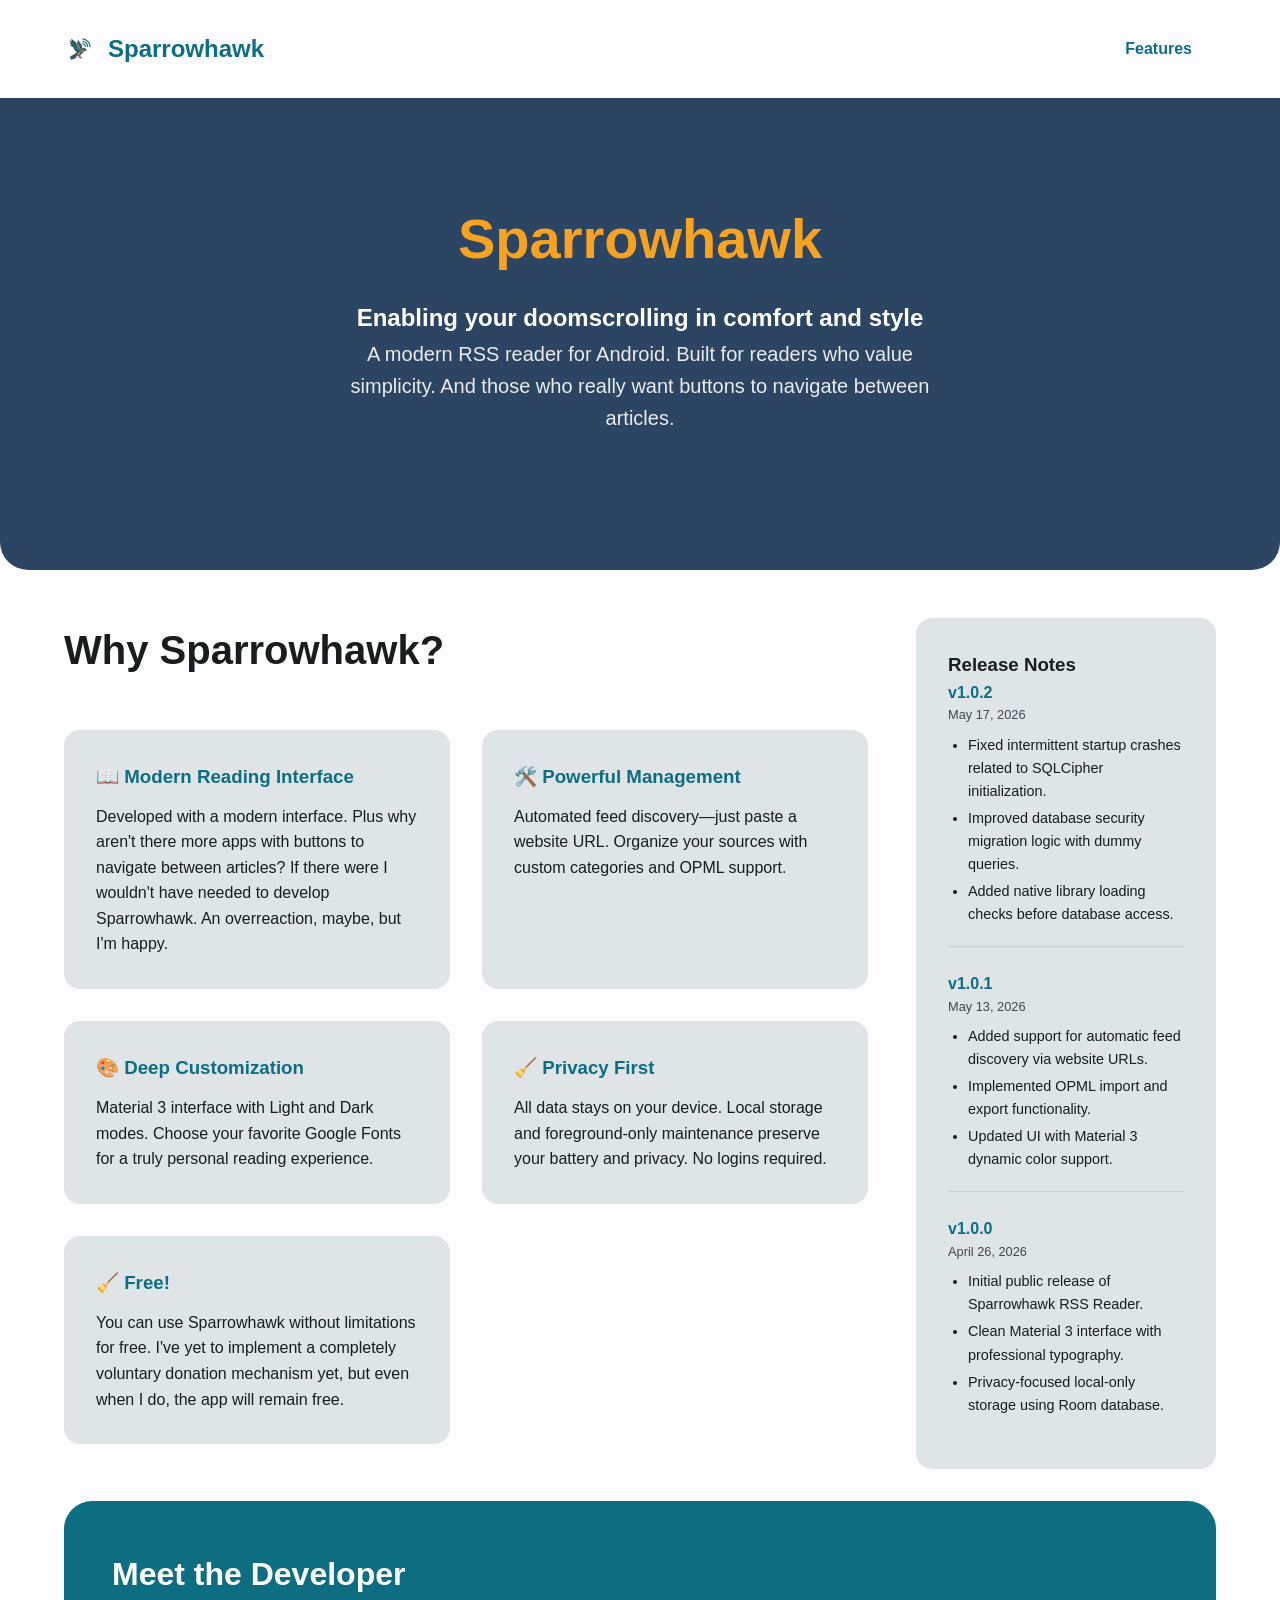
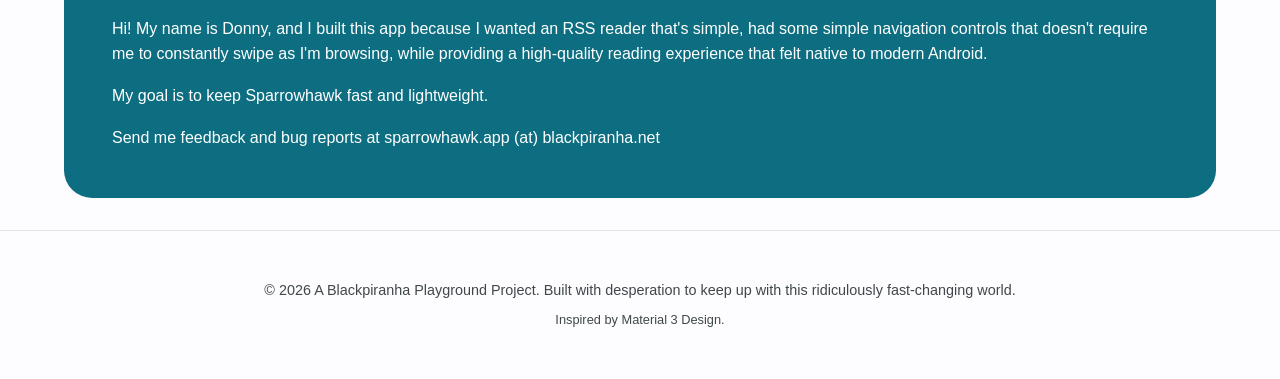
==== index.html @ e07f74ed "Add files via upload Updated data and style" ====
<!DOCTYPE html>
<html lang="en">
<head>
    <meta charset="UTF-8">
    <meta name="viewport" content="width=device-width, initial-scale=1.0">
    <title>Sparrowhawk News Reader | Enabling your doomscrolling in comfort and style</title>
    <link rel="stylesheet" href="style.css">
    <script src="releases.js"></script>
</head>
<body>

    <header>
        <div class="container nav-content">
            <a href="#" class="logo">
                <img src="assets/logo.png" alt="Sparrowhawk Logo">
                <span>Sparrowhawk</span>
            </a>
            <nav>
                <a href="#features" class="btn-primary" style="background: transparent; color: var(--primary-color);">Features</a>
            </nav>
        </div>
    </header>

    <main>
        <section class="hero">
            <div class="container">
                <h1>Sparrowhawk</h1>
				<h2>Enabling your doomscrolling in comfort and style</h2>
                <p>A modern RSS reader for Android. Built for readers who value simplicity. And those who really want buttons to navigate between articles.</p>
<!--                <a href="https://github.com/your-username/sparrowhawk" class="btn-primary">View on GitHub</a> -->
            </div>
        </section>

        <section id="features" class="container">
            <div class="main-content-wrapper">
                <div class="primary-content">
                    <h2 style="font-size: 2.5rem;">Why Sparrowhawk?</h2>
                    <div class="features-grid">
                        <!-- Data: Premium Reading -->
                        <div class="feature-card">
                            <h3>📖 Modern Reading Interface</h3>
                            <p>Developed with a modern interface. Plus why aren't there more apps with buttons to navigate between articles? If there were I wouldn't have needed to develop Sparrowhawk. An overreaction, maybe, but I'm happy.</p>
                        </div>

                        <!-- Data: Smart Discovery -->
                        <div class="feature-card">
                            <h3>🛠️ Powerful Management</h3>
                            <p>Automated feed discovery—just paste a website URL. Organize your sources with custom categories and OPML support.</p>
                        </div>

                        <!-- Data: Customization -->
                        <div class="feature-card">
                            <h3>🎨 Deep Customization</h3>
                            <p>Material 3 interface with Light and Dark modes. Choose your favorite Google Fonts for a truly personal reading experience.</p>
                        </div>

                        <!-- Data: Privacy -->
                        <div class="feature-card">
                            <h3>🧹 Privacy First</h3>
                            <p>All data stays on your device. Local storage and foreground-only maintenance preserve your battery and privacy. No logins required.</p>
                        </div>
						<!-- Data: Price -->
                        <div class="feature-card">
                            <h3>🧹 Free!</h3>
                            <p>You can use Sparrowhawk without limitations for free. I've yet to implement a completely voluntary donation mechanism yet, but even when I do, the app will remain free.</p>
                        </div>

                    </div>
                </div>

                <aside class="sidebar">
                    <div class="sidebar-card">
                        <h3>Release Notes</h3>
                        <div id="release-notes-container">
                            <p>Loading updates...</p>
                        </div>
                    </div>
                </aside>
            </div>
        </section>

        <script>
            // Populate release notes from the SPARROWHAWK_RELEASES variable in releases.js
            try {
                const container = document.getElementById('release-notes-container');
                container.innerHTML = ''; // Clear loading message

                if (typeof SPARROWHAWK_RELEASES !== 'undefined' && SPARROWHAWK_RELEASES.length > 0) {
                    SPARROWHAWK_RELEASES.forEach(release => {
                        const releaseEl = document.createElement('div');
                        releaseEl.className = 'release-item';

                        const notesHtml = release.notes.map(note => `<li>${note}</li>`).join('');

                        releaseEl.innerHTML = `
                            <span class="release-version">v${release.version}</span>
                            <span class="release-date">${release.date}</span>
                            <ul class="release-notes">
                                ${notesHtml}
                            </ul>
                        `;
                        container.appendChild(releaseEl);
                    });
                } else {
                    container.innerHTML = '<p>No updates found.</p>';
                }
            } catch (error) {
                console.error('Error loading release notes:', error);
                document.getElementById('release-notes-container').innerHTML = '<p>Could not load updates.</p>';
            }
        </script>

        <section class="container">
            <div class="developer-section">
                <div class="developer-content">
                    <div class="dev-text">
                        <h2>Meet the Developer</h2>
                        <p>Hi! My name is Donny, and I built this app because I wanted an RSS reader that's simple, had some simple navigation controls that doesn't require me to constantly swipe as I'm browsing, while providing a high-quality reading experience that felt native to modern Android.</p>
                        <p style="margin-top: 16px;">My goal is to keep Sparrowhawk fast and lightweight.</p>
						<p style="margin-top: 16px;">Send me feedback and bug reports at sparrowhawk.app (at) blackpiranha.net</p>
                    </div>
                    <!-- Optional: Add a profile picture slot here -->
                </div>
            </div>
        </section>
    </main>

    <footer>
        <div class="container">
            <p>&copy; 2026 A Blackpiranha Playground Project. Built with desperation to keep up with this ridiculously fast-changing world.</p>
            <p style="margin-top: 8px; font-size: 0.8rem;">Inspired by Material 3 Design.</p>
        </div>
    </footer>

</body>
</html>
---- style.css ----
/*
   Sparrowhawk App Stylesheet
   Designed with Material 3 Principles
*/

:root {
    /* Color Palette - Updated to match the Sparrowhawk Logo */
    --primary-color: #0d6e81; /* Teal from the signal waves */
    --on-primary-color: #ffffff;
    --primary-container: #ecf3f4; /* Light teal tint */
    --on-primary-container: #001f25;

    --accent-color: #f7a221; /* Orange from the hawk's details */
    --on-accent-color: #3e2e00;

    --secondary-color: #2b4562; /* Dark blue from the hawk's body */
    --on-secondary-color: #ffffff;

    --background-color: #fdfcff;
    --on-background-color: #1a1c1e;

    --surface-color: #fdfcff;
    --on-surface-color: #1a1c1e;
    --surface-variant: #dfe4e6;
    --on-surface-variant: #40484b;

    /* Typography */
    --font-heading: 'Segoe UI', Roboto, Helvetica, Arial, sans-serif;
    --font-body: 'Segoe UI', Roboto, Helvetica, Arial, sans-serif;

    /* Spacing & Radii */
    --radius-large: 28px;
    --radius-medium: 16px;
    --spacing-unit: 8px;
}

* {
    box-sizing: border-box;
    margin: 0;
    padding: 0;
}

body {
    font-family: var(--font-body);
    background-color: var(--background-color);
    color: var(--on-background-color);
    line-height: 1.6;
    -webkit-font-smoothing: antialiased;
}

/* Layout Containers */
.container {
    max-width: 1200px;
    margin: 0 auto;
    padding: 0 calc(var(--spacing-unit) * 3);
}

.main-content-wrapper {
    display: flex;
    gap: calc(var(--spacing-unit) * 6);
    margin-top: calc(var(--spacing-unit) * 6);
}

.primary-content {
    flex: 3;
}

.sidebar {
    flex: 1;
    min-width: 300px;
}

.sidebar-card {
    background-color: var(--surface-variant);
    padding: calc(var(--spacing-unit) * 4);
    border-radius: var(--radius-medium);
    position: sticky;
    top: 100px;
}

.release-item {
    margin-bottom: 24px;
    padding-bottom: 16px;
    border-bottom: 1px solid rgba(0,0,0,0.1);
}

.release-item:last-child {
    border-bottom: none;
    margin-bottom: 0;
}

.release-version {
    font-weight: 700;
    color: var(--primary-color);
    display: block;
}

.release-date {
    font-size: 0.8rem;
    color: var(--on-surface-variant);
    display: block;
    margin-bottom: 8px;
}

.release-notes {
    padding-left: 20px;
    font-size: 0.9rem;
}

.release-notes li {
    margin-bottom: 4px;
}

section {
    padding: calc(var(--spacing-unit) * 10) 0;
}

/* Header & Nav */
header {
    padding: calc(var(--spacing-unit) * 3) 0;
    background-color: var(--background-color);
    position: sticky;
    top: 0;
    z-index: 100;
}

.nav-content {
    display: flex;
    justify-content: space-between;
    align-items: center;
}

.logo {
    font-weight: 700;
    font-size: 1.5rem;
    color: var(--primary-color);
    text-decoration: none;
    display: flex;
    align-items: center;
    gap: 12px;
}

.logo img {
    height: 32px;
}

/* Hero Section */
.hero {
    text-align: center;
    background-color: var(--secondary-color);
    color: var(--on-secondary-color);
    border-radius: 0 0 var(--radius-large) var(--radius-large);
    padding: calc(var(--spacing-unit) * 12) 0;
}

.hero h1 {
    font-size: 3.5rem;
    font-weight: 800;
    margin-bottom: calc(var(--spacing-unit) * 2);
    color: var(--accent-color);
}

.hero p {
    font-size: 1.25rem;
    max-width: 600px;
    margin: 0 auto calc(var(--spacing-unit) * 5);
    opacity: 0.9;
}

.btn-primary {
    background-color: var(--primary-color);
    color: var(--on-primary-color);
    padding: 12px 24px;
    border-radius: 100px;
    text-decoration: none;
    font-weight: 600;
    transition: transform 0.2s, box-shadow 0.2s;
    display: inline-block;
}

.btn-primary:hover {
    transform: translateY(-2px);
    box-shadow: 0 4px 12px rgba(0,0,0,0.15);
}

/* Features Grid */
.features-grid {
    display: grid;
    grid-template-columns: repeat(auto-fit, minmax(280px, 1fr));
    gap: calc(var(--spacing-unit) * 4);
    margin-top: calc(var(--spacing-unit) * 6);
}

.feature-card {
    background-color: var(--surface-variant);
    padding: calc(var(--spacing-unit) * 4);
    border-radius: var(--radius-medium);
    transition: transform 0.2s;
}

.feature-card:hover {
    transform: translateY(-4px);
}

.feature-card h3 {
    color: var(--primary-color);
    margin-bottom: 12px;
}

/* Developer Section */
.developer-section {
    background-color: var(--primary-color);
    color: var(--on-primary-color);
    border-radius: var(--radius-large);
    margin: calc(var(--spacing-unit) * 4) 0;
}

.developer-content {
    display: flex;
    align-items: center;
    gap: calc(var(--spacing-unit) * 6);
    flex-wrap: wrap;
    padding: calc(var(--spacing-unit) * 6);
}

.dev-text {
    flex: 1;
    min-width: 300px;
}

.dev-text h2 {
    margin-bottom: 16px;
    font-size: 2rem;
}

/* Footer */
footer {
    text-align: center;
    padding: calc(var(--spacing-unit) * 6) 0;
    border-top: 1px solid var(--surface-variant);
    color: var(--on-surface-variant);
    font-size: 0.9rem;
}

/* Responsive Adjustments */
@media (max-width: 1024px) {
    .main-content-wrapper {
        flex-direction: column;
    }

    .sidebar-card {
        position: static;
    }
}

@media (max-width: 768px) {
    .hero h1 {
        font-size: 2.5rem;
    }

    .hero {
        padding: calc(var(--spacing-unit) * 8) 0;
    }

    .developer-content {
        text-align: center;
        flex-direction: column;
    }
}
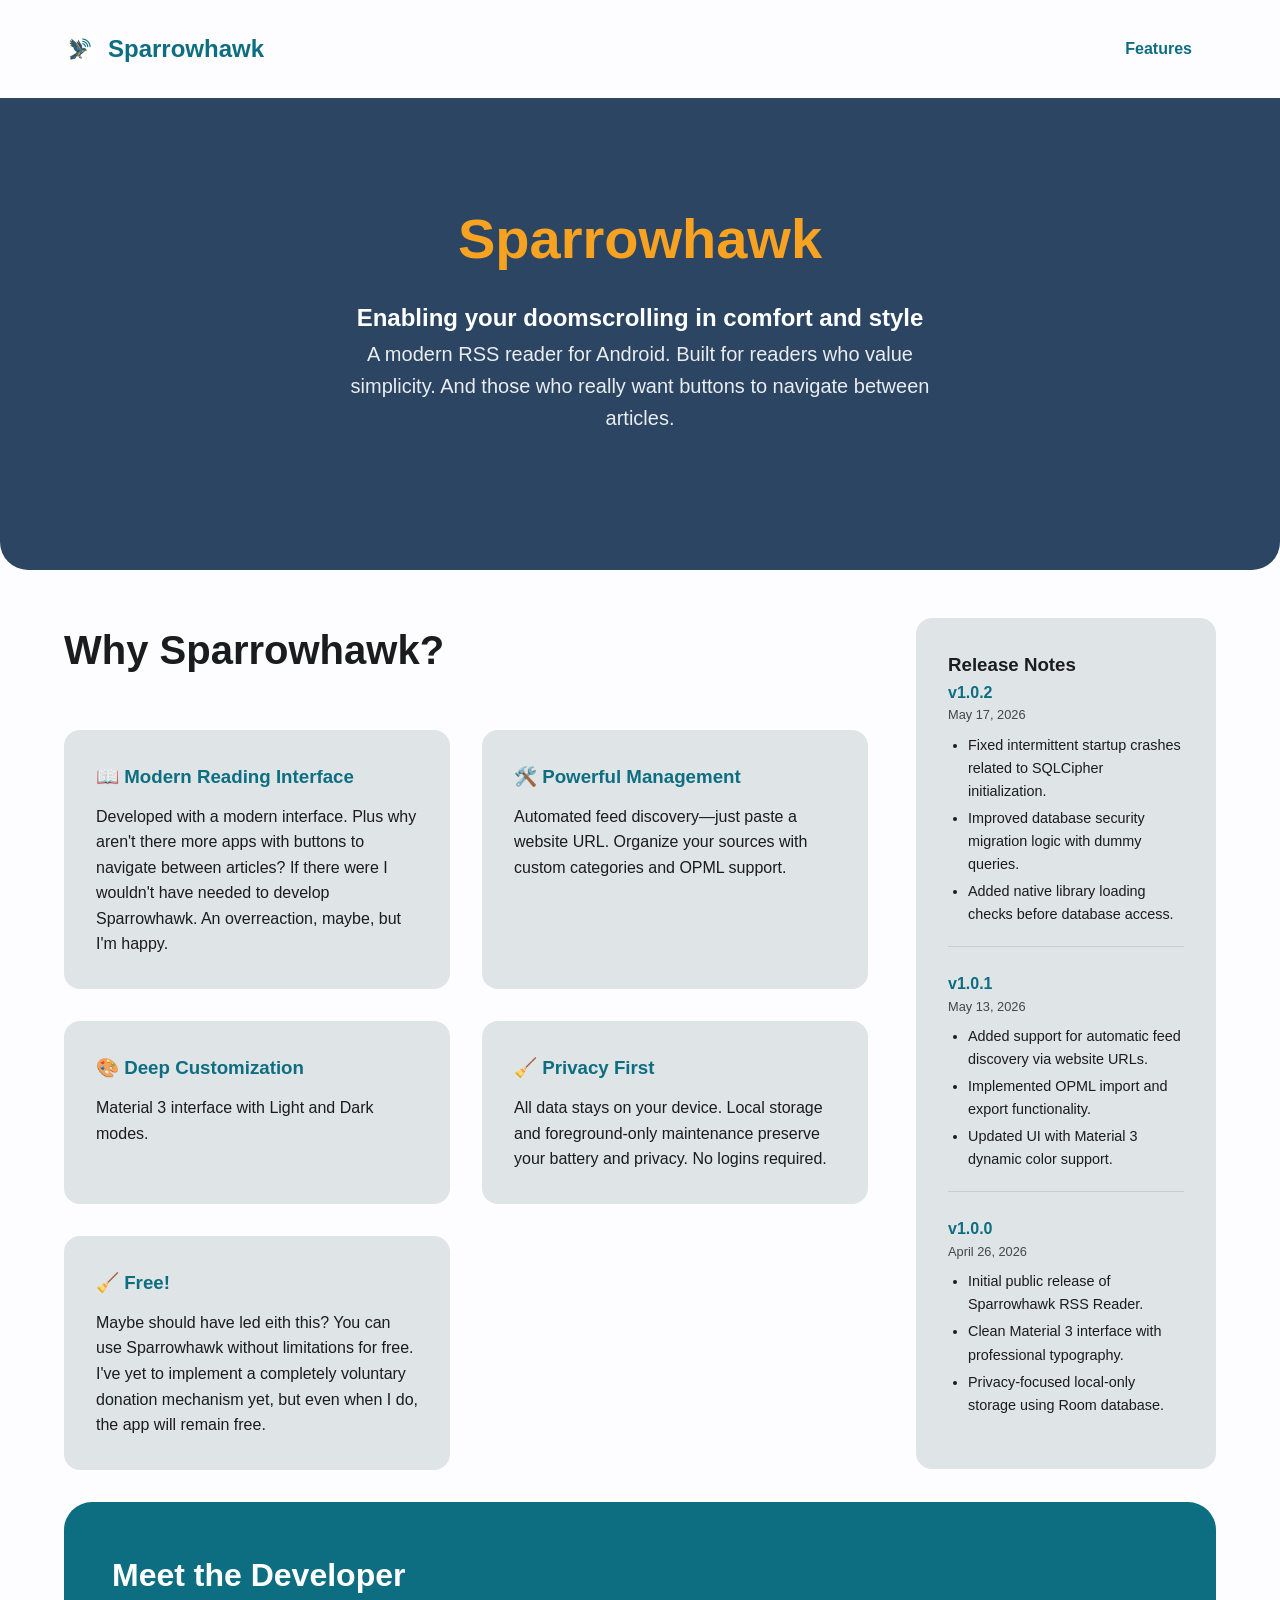
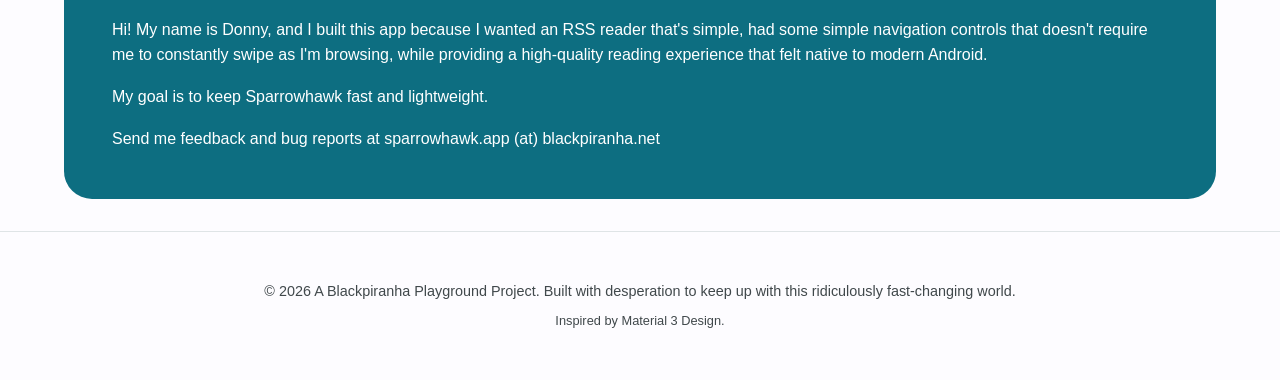
==== commit 4c936c96: "Update index.html No typography yet!" ====
--- a/index.html
+++ b/index.html
@@ -51,7 +51,7 @@
                         <!-- Data: Customization -->
                         <div class="feature-card">
                             <h3>🎨 Deep Customization</h3>
-                            <p>Material 3 interface with Light and Dark modes. Choose your favorite Google Fonts for a truly personal reading experience.</p>
+                            <p>Material 3 interface with Light and Dark modes. </p>
                         </div>
 
                         <!-- Data: Privacy -->
@@ -62,7 +62,7 @@
 						<!-- Data: Price -->
                         <div class="feature-card">
                             <h3>🧹 Free!</h3>
-                            <p>You can use Sparrowhawk without limitations for free. I've yet to implement a completely voluntary donation mechanism yet, but even when I do, the app will remain free.</p>
+                            <p>Maybe should have led eith this? You can use Sparrowhawk without limitations for free. I've yet to implement a completely voluntary donation mechanism yet, but even when I do, the app will remain free.</p>
                         </div>
 
                     </div>
--- a/style.css
+++ b/style.css
@@ -265,5 +265,11 @@
     .developer-content {
         text-align: center;
         flex-direction: column;
-    }
-}
+        padding: calc(var(--spacing-unit) * 4);
+    }
+
+    .dev-text {
+        min-width: unset;
+        width: 100%;
+    }
+}
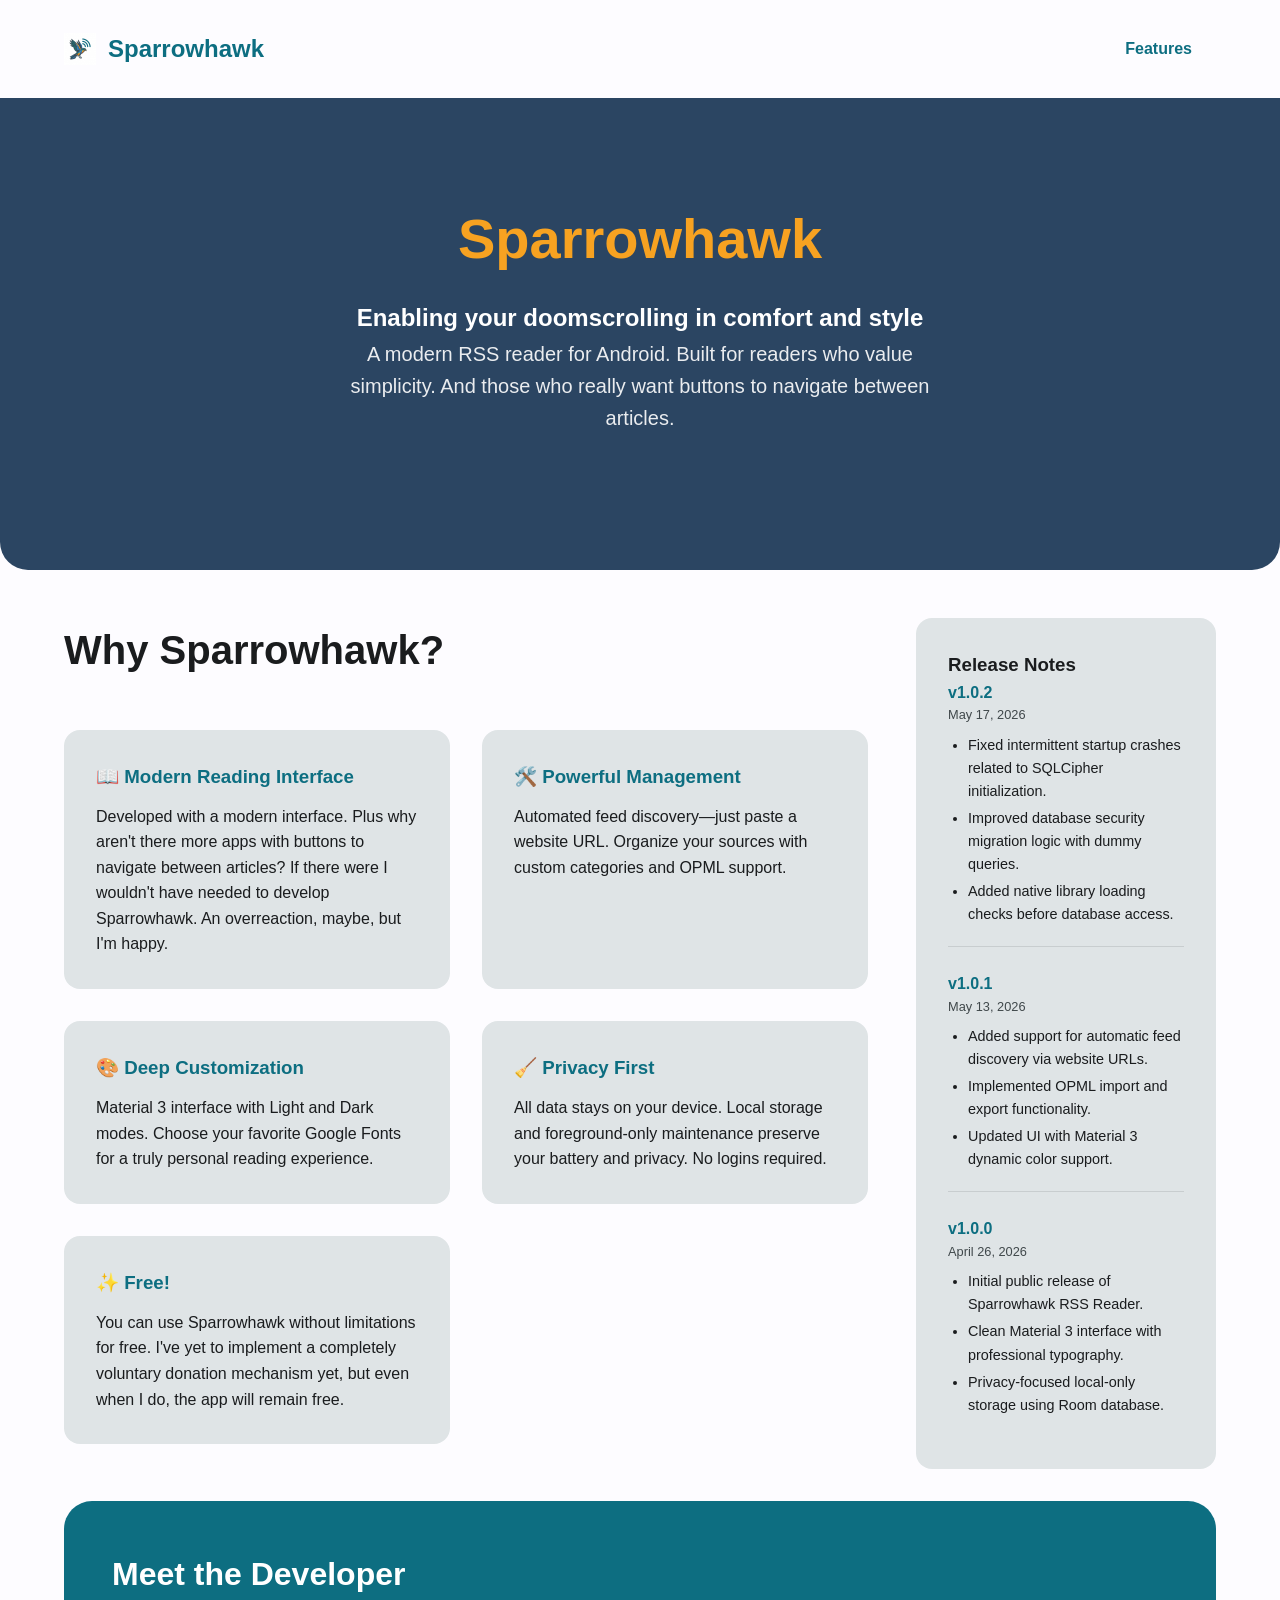
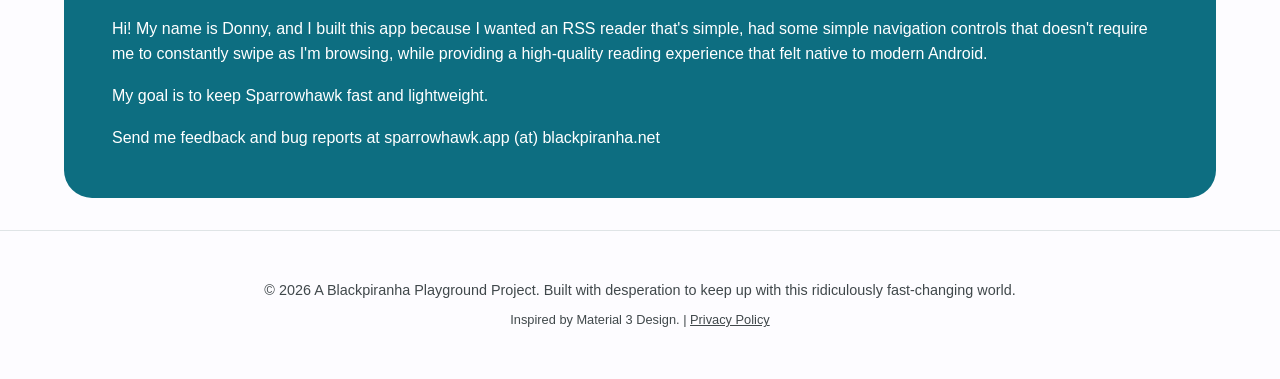
==== commit 528dffd6: "Add files via upload Added Privacy Policy" ====
--- a/index.html
+++ b/index.html
@@ -51,7 +51,7 @@
                         <!-- Data: Customization -->
                         <div class="feature-card">
                             <h3>🎨 Deep Customization</h3>
-                            <p>Material 3 interface with Light and Dark modes. </p>
+                            <p>Material 3 interface with Light and Dark modes. Choose your favorite Google Fonts for a truly personal reading experience.</p>
                         </div>
 
                         <!-- Data: Privacy -->
@@ -61,8 +61,8 @@
                         </div>
 						<!-- Data: Price -->
                         <div class="feature-card">
-                            <h3>🧹 Free!</h3>
-                            <p>Maybe should have led eith this? You can use Sparrowhawk without limitations for free. I've yet to implement a completely voluntary donation mechanism yet, but even when I do, the app will remain free.</p>
+                            <h3>✨ Free!</h3>
+                            <p>You can use Sparrowhawk without limitations for free. I've yet to implement a completely voluntary donation mechanism yet, but even when I do, the app will remain free.</p>
                         </div>
 
                     </div>
@@ -128,7 +128,7 @@
     <footer>
         <div class="container">
             <p>&copy; 2026 A Blackpiranha Playground Project. Built with desperation to keep up with this ridiculously fast-changing world.</p>
-            <p style="margin-top: 8px; font-size: 0.8rem;">Inspired by Material 3 Design.</p>
+            <p style="margin-top: 8px; font-size: 0.8rem;">Inspired by Material 3 Design. | <a href="privacy.html" style="color: var(--on-surface-variant);">Privacy Policy</a></p>
         </div>
     </footer>
 
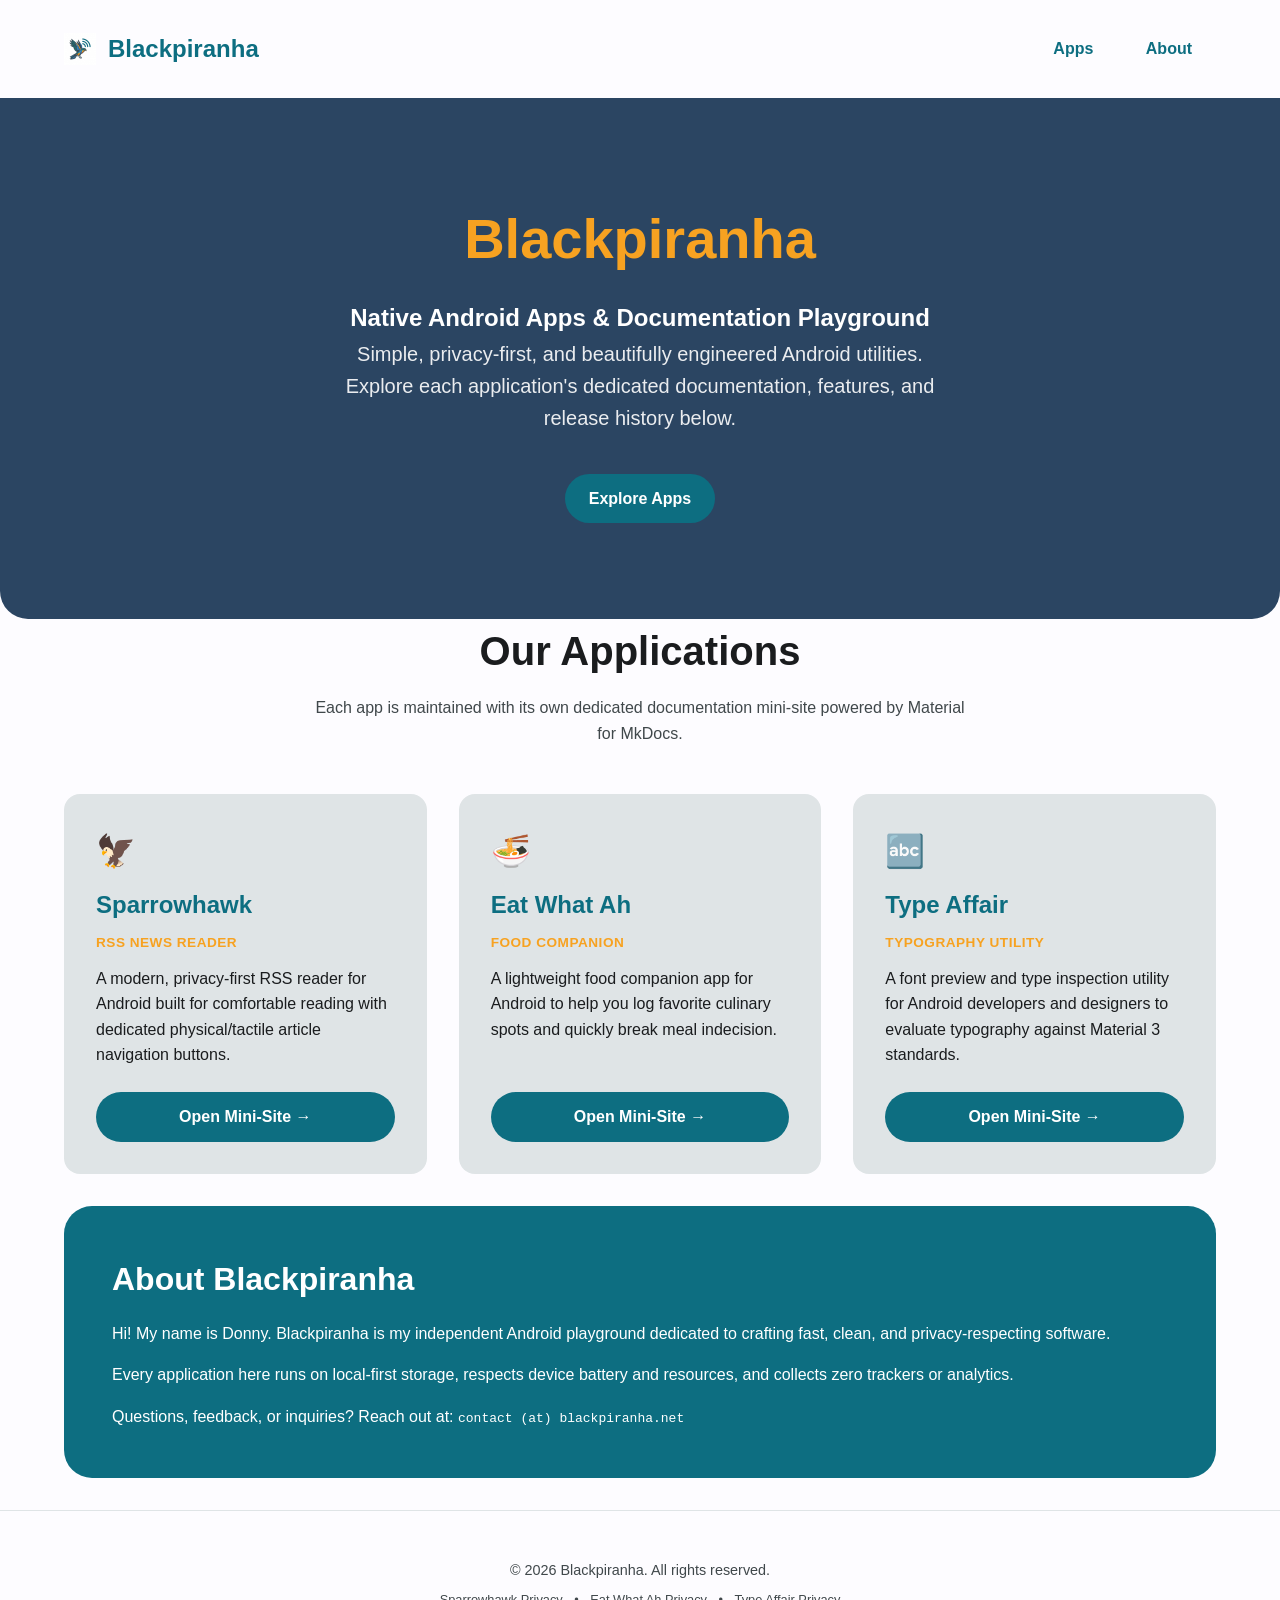
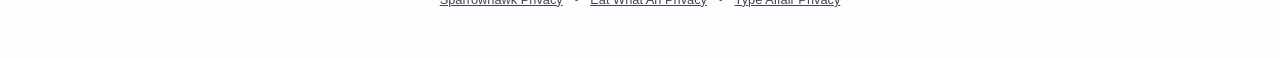
==== commit b6692dbc: "Changing the entire structure of the files, let's see if it works." ====
--- a/index.html
+++ b/index.html
@@ -1,136 +1,106 @@
-<!DOCTYPE html>
-<html lang="en">
-<head>
-    <meta charset="UTF-8">
-    <meta name="viewport" content="width=device-width, initial-scale=1.0">
-    <title>Sparrowhawk News Reader | Enabling your doomscrolling in comfort and style</title>
-    <link rel="stylesheet" href="style.css">
-    <script src="releases.js"></script>
-</head>
-<body>
-
-    <header>
-        <div class="container nav-content">
-            <a href="#" class="logo">
-                <img src="assets/logo.png" alt="Sparrowhawk Logo">
-                <span>Sparrowhawk</span>
-            </a>
-            <nav>
-                <a href="#features" class="btn-primary" style="background: transparent; color: var(--primary-color);">Features</a>
-            </nav>
-        </div>
-    </header>
-
-    <main>
-        <section class="hero">
-            <div class="container">
-                <h1>Sparrowhawk</h1>
-				<h2>Enabling your doomscrolling in comfort and style</h2>
-                <p>A modern RSS reader for Android. Built for readers who value simplicity. And those who really want buttons to navigate between articles.</p>
-<!--                <a href="https://github.com/your-username/sparrowhawk" class="btn-primary">View on GitHub</a> -->
-            </div>
-        </section>
-
-        <section id="features" class="container">
-            <div class="main-content-wrapper">
-                <div class="primary-content">
-                    <h2 style="font-size: 2.5rem;">Why Sparrowhawk?</h2>
-                    <div class="features-grid">
-                        <!-- Data: Premium Reading -->
-                        <div class="feature-card">
-                            <h3>📖 Modern Reading Interface</h3>
-                            <p>Developed with a modern interface. Plus why aren't there more apps with buttons to navigate between articles? If there were I wouldn't have needed to develop Sparrowhawk. An overreaction, maybe, but I'm happy.</p>
-                        </div>
-
-                        <!-- Data: Smart Discovery -->
-                        <div class="feature-card">
-                            <h3>🛠️ Powerful Management</h3>
-                            <p>Automated feed discovery—just paste a website URL. Organize your sources with custom categories and OPML support.</p>
-                        </div>
-
-                        <!-- Data: Customization -->
-                        <div class="feature-card">
-                            <h3>🎨 Deep Customization</h3>
-                            <p>Material 3 interface with Light and Dark modes. Choose your favorite Google Fonts for a truly personal reading experience.</p>
-                        </div>
-
-                        <!-- Data: Privacy -->
-                        <div class="feature-card">
-                            <h3>🧹 Privacy First</h3>
-                            <p>All data stays on your device. Local storage and foreground-only maintenance preserve your battery and privacy. No logins required.</p>
-                        </div>
-						<!-- Data: Price -->
-                        <div class="feature-card">
-                            <h3>✨ Free!</h3>
-                            <p>You can use Sparrowhawk without limitations for free. I've yet to implement a completely voluntary donation mechanism yet, but even when I do, the app will remain free.</p>
-                        </div>
-
-                    </div>
-                </div>
-
-                <aside class="sidebar">
-                    <div class="sidebar-card">
-                        <h3>Release Notes</h3>
-                        <div id="release-notes-container">
-                            <p>Loading updates...</p>
-                        </div>
-                    </div>
-                </aside>
-            </div>
-        </section>
-
-        <script>
-            // Populate release notes from the SPARROWHAWK_RELEASES variable in releases.js
-            try {
-                const container = document.getElementById('release-notes-container');
-                container.innerHTML = ''; // Clear loading message
-
-                if (typeof SPARROWHAWK_RELEASES !== 'undefined' && SPARROWHAWK_RELEASES.length > 0) {
-                    SPARROWHAWK_RELEASES.forEach(release => {
-                        const releaseEl = document.createElement('div');
-                        releaseEl.className = 'release-item';
-
-                        const notesHtml = release.notes.map(note => `<li>${note}</li>`).join('');
-
-                        releaseEl.innerHTML = `
-                            <span class="release-version">v${release.version}</span>
-                            <span class="release-date">${release.date}</span>
-                            <ul class="release-notes">
-                                ${notesHtml}
-                            </ul>
-                        `;
-                        container.appendChild(releaseEl);
-                    });
-                } else {
-                    container.innerHTML = '<p>No updates found.</p>';
-                }
-            } catch (error) {
-                console.error('Error loading release notes:', error);
-                document.getElementById('release-notes-container').innerHTML = '<p>Could not load updates.</p>';
-            }
-        </script>
-
-        <section class="container">
-            <div class="developer-section">
-                <div class="developer-content">
-                    <div class="dev-text">
-                        <h2>Meet the Developer</h2>
-                        <p>Hi! My name is Donny, and I built this app because I wanted an RSS reader that's simple, had some simple navigation controls that doesn't require me to constantly swipe as I'm browsing, while providing a high-quality reading experience that felt native to modern Android.</p>
-                        <p style="margin-top: 16px;">My goal is to keep Sparrowhawk fast and lightweight.</p>
-						<p style="margin-top: 16px;">Send me feedback and bug reports at sparrowhawk.app (at) blackpiranha.net</p>
-                    </div>
-                    <!-- Optional: Add a profile picture slot here -->
-                </div>
-            </div>
-        </section>
-    </main>
-
-    <footer>
-        <div class="container">
-            <p>&copy; 2026 A Blackpiranha Playground Project. Built with desperation to keep up with this ridiculously fast-changing world.</p>
-            <p style="margin-top: 8px; font-size: 0.8rem;">Inspired by Material 3 Design. | <a href="privacy.html" style="color: var(--on-surface-variant);">Privacy Policy</a></p>
-        </div>
-    </footer>
-
-</body>
-</html>
+<!DOCTYPE html>
+<html lang="en">
+<head>
+    <meta charset="UTF-8">
+    <meta name="viewport" content="width=device-width, initial-scale=1.0">
+    <title>Blackpiranha | Android Apps & Documentation</title>
+    <link rel="stylesheet" href="style.css">
+</head>
+<body>
+
+    <header>
+        <div class="container nav-content">
+            <a href="#" class="logo">
+                <img src="assets/logo.png" alt="Blackpiranha Logo">
+                <span>Blackpiranha</span>
+            </a>
+            <nav>
+                <a href="#apps" class="btn-primary" style="background: transparent; color: var(--primary-color);">Apps</a>
+                <a href="#about" class="btn-primary" style="background: transparent; color: var(--primary-color);">About</a>
+            </nav>
+        </div>
+    </header>
+
+    <main>
+        <section class="hero">
+            <div class="container">
+                <h1>Blackpiranha</h1>
+                <h2>Native Android Apps & Documentation Playground</h2>
+                <p>Simple, privacy-first, and beautifully engineered Android utilities. Explore each application's dedicated documentation, features, and release history below.</p>
+                <a href="#apps" class="btn-primary">Explore Apps</a>
+            </div>
+        </section>
+
+        <section id="apps" class="container">
+            <h2 style="font-size: 2.5rem; text-align: center; margin-bottom: 12px;">Our Applications</h2>
+            <p style="text-align: center; color: var(--on-surface-variant); max-width: 650px; margin: 0 auto 32px;">Each app is maintained with its own dedicated documentation mini-site powered by Material for MkDocs.</p>
+
+            <div class="features-grid">
+                <!-- Sparrowhawk -->
+                <div class="feature-card" style="display: flex; flex-direction: column; justify-content: space-between;">
+                    <div>
+                        <div style="font-size: 2rem; margin-bottom: 8px;">🦅</div>
+                        <h3 style="font-size: 1.5rem; margin-bottom: 8px;">Sparrowhawk</h3>
+                        <p style="font-weight: 600; color: var(--accent-color); font-size: 0.85rem; margin-bottom: 12px; text-transform: uppercase; letter-spacing: 0.5px;">RSS News Reader</p>
+                        <p>A modern, privacy-first RSS reader for Android built for comfortable reading with dedicated physical/tactile article navigation buttons.</p>
+                    </div>
+                    <div style="margin-top: 24px;">
+                        <a href="sparrowhawk/" class="btn-primary" style="width: 100%; text-align: center; display: block;">Open Mini-Site &rarr;</a>
+                    </div>
+                </div>
+
+                <!-- Eat What Ah -->
+                <div class="feature-card" style="display: flex; flex-direction: column; justify-content: space-between;">
+                    <div>
+                        <div style="font-size: 2rem; margin-bottom: 8px;">🍜</div>
+                        <h3 style="font-size: 1.5rem; margin-bottom: 8px;">Eat What Ah</h3>
+                        <p style="font-weight: 600; color: var(--accent-color); font-size: 0.85rem; margin-bottom: 12px; text-transform: uppercase; letter-spacing: 0.5px;">Food Companion</p>
+                        <p>A lightweight food companion app for Android to help you log favorite culinary spots and quickly break meal indecision.</p>
+                    </div>
+                    <div style="margin-top: 24px;">
+                        <a href="eat-what-ah/" class="btn-primary" style="width: 100%; text-align: center; display: block;">Open Mini-Site &rarr;</a>
+                    </div>
+                </div>
+
+                <!-- Type Affair -->
+                <div class="feature-card" style="display: flex; flex-direction: column; justify-content: space-between;">
+                    <div>
+                        <div style="font-size: 2rem; margin-bottom: 8px;">🔤</div>
+                        <h3 style="font-size: 1.5rem; margin-bottom: 8px;">Type Affair</h3>
+                        <p style="font-weight: 600; color: var(--accent-color); font-size: 0.85rem; margin-bottom: 12px; text-transform: uppercase; letter-spacing: 0.5px;">Typography Utility</p>
+                        <p>A font preview and type inspection utility for Android developers and designers to evaluate typography against Material 3 standards.</p>
+                    </div>
+                    <div style="margin-top: 24px;">
+                        <a href="type-affair/" class="btn-primary" style="width: 100%; text-align: center; display: block;">Open Mini-Site &rarr;</a>
+                    </div>
+                </div>
+            </div>
+        </section>
+
+        <section id="about" class="container">
+            <div class="developer-section">
+                <div class="developer-content">
+                    <div class="dev-text">
+                        <h2>About Blackpiranha</h2>
+                        <p>Hi! My name is Donny. Blackpiranha is my independent Android playground dedicated to crafting fast, clean, and privacy-respecting software.</p>
+                        <p style="margin-top: 16px;">Every application here runs on local-first storage, respects device battery and resources, and collects zero trackers or analytics.</p>
+                        <p style="margin-top: 16px;">Questions, feedback, or inquiries? Reach out at: <code>contact (at) blackpiranha.net</code></p>
+                    </div>
+                </div>
+            </div>
+        </section>
+    </main>
+
+    <footer>
+        <div class="container">
+            <p>&copy; 2026 Blackpiranha. All rights reserved.</p>
+            <p style="margin-top: 8px; font-size: 0.8rem; color: var(--on-surface-variant);">
+                <a href="sparrowhawk/privacy/" style="color: inherit; text-decoration: underline; margin: 0 8px;">Sparrowhawk Privacy</a> &bull;
+                <a href="eat-what-ah/privacy/" style="color: inherit; text-decoration: underline; margin: 0 8px;">Eat What Ah Privacy</a> &bull;
+                <a href="type-affair/privacy/" style="color: inherit; text-decoration: underline; margin: 0 8px;">Type Affair Privacy</a>
+            </p>
+        </div>
+    </footer>
+
+</body>
+</html>
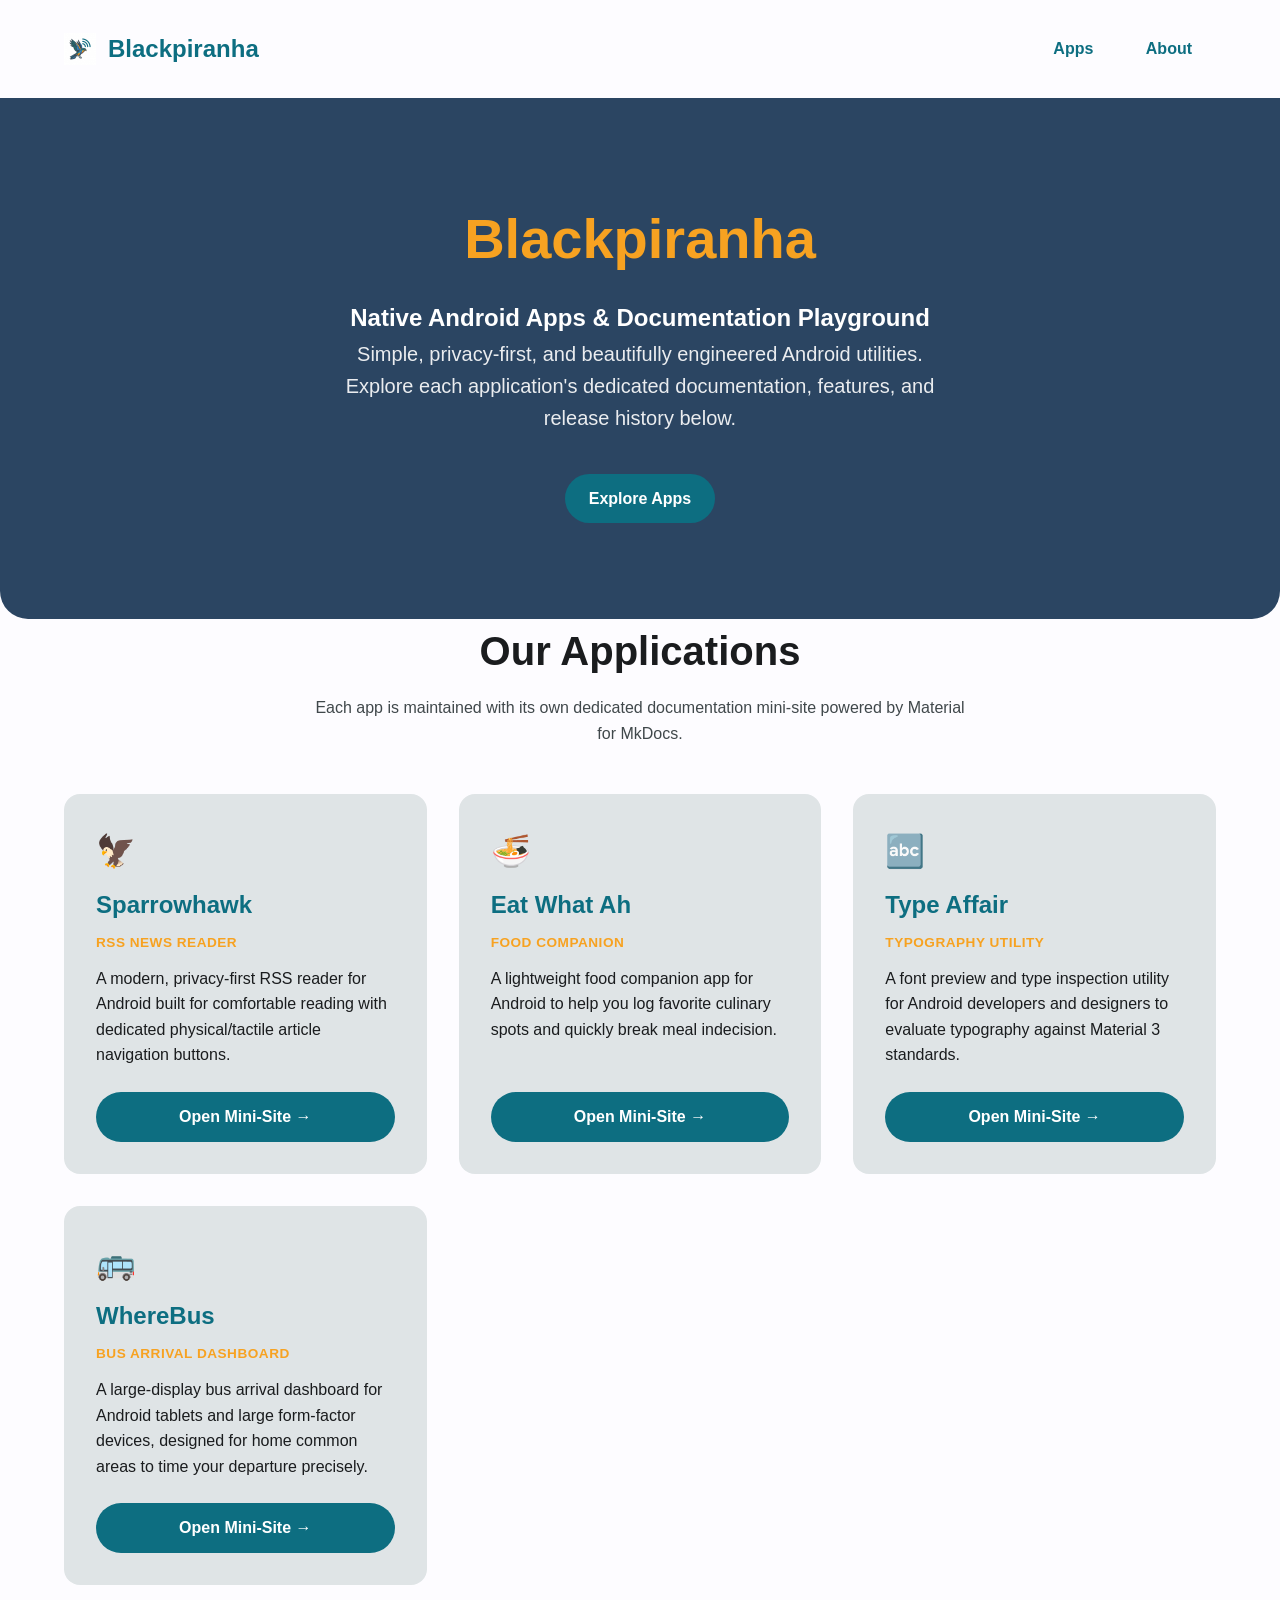
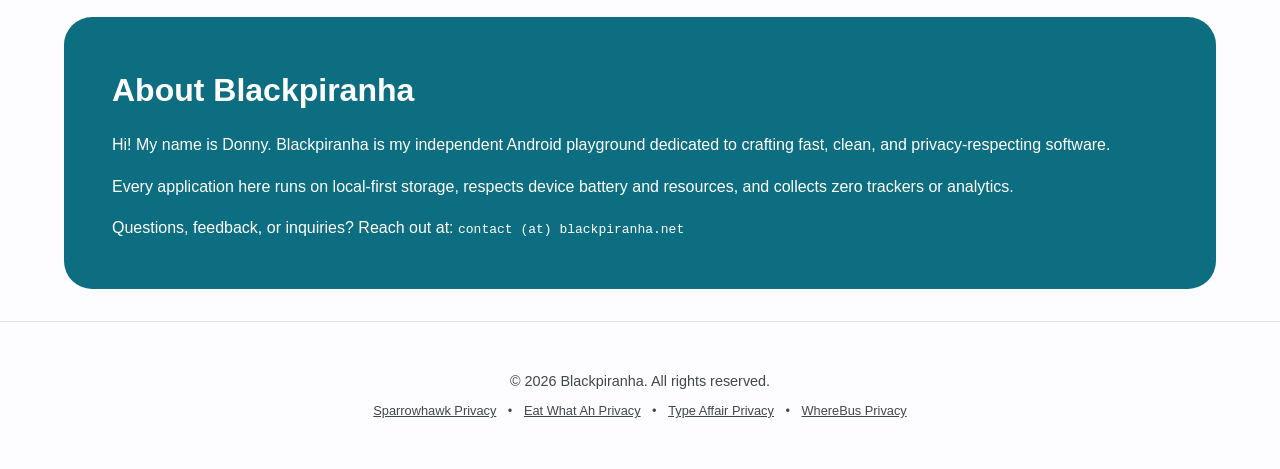
==== commit 7a82f6d5: "Added a new mini-site for WhereBus." ====
--- a/index.html
+++ b/index.html
@@ -74,6 +74,19 @@
                         <a href="type-affair/" class="btn-primary" style="width: 100%; text-align: center; display: block;">Open Mini-Site &rarr;</a>
                     </div>
                 </div>
+
+                <!-- WhereBus -->
+                <div class="feature-card" style="display: flex; flex-direction: column; justify-content: space-between;">
+                    <div>
+                        <div style="font-size: 2rem; margin-bottom: 8px;">🚌</div>
+                        <h3 style="font-size: 1.5rem; margin-bottom: 8px;">WhereBus</h3>
+                        <p style="font-weight: 600; color: var(--accent-color); font-size: 0.85rem; margin-bottom: 12px; text-transform: uppercase; letter-spacing: 0.5px;">Bus Arrival Dashboard</p>
+                        <p>A large-display bus arrival dashboard for Android tablets and large form-factor devices, designed for home common areas to time your departure precisely.</p>
+                    </div>
+                    <div style="margin-top: 24px;">
+                        <a href="wherebus/" class="btn-primary" style="width: 100%; text-align: center; display: block;">Open Mini-Site &rarr;</a>
+                    </div>
+                </div>
             </div>
         </section>
 
@@ -97,7 +110,8 @@
             <p style="margin-top: 8px; font-size: 0.8rem; color: var(--on-surface-variant);">
                 <a href="sparrowhawk/privacy/" style="color: inherit; text-decoration: underline; margin: 0 8px;">Sparrowhawk Privacy</a> &bull;
                 <a href="eat-what-ah/privacy/" style="color: inherit; text-decoration: underline; margin: 0 8px;">Eat What Ah Privacy</a> &bull;
-                <a href="type-affair/privacy/" style="color: inherit; text-decoration: underline; margin: 0 8px;">Type Affair Privacy</a>
+                <a href="type-affair/privacy/" style="color: inherit; text-decoration: underline; margin: 0 8px;">Type Affair Privacy</a> &bull;
+                <a href="wherebus/privacy/" style="color: inherit; text-decoration: underline; margin: 0 8px;">WhereBus Privacy</a>
             </p>
         </div>
     </footer>
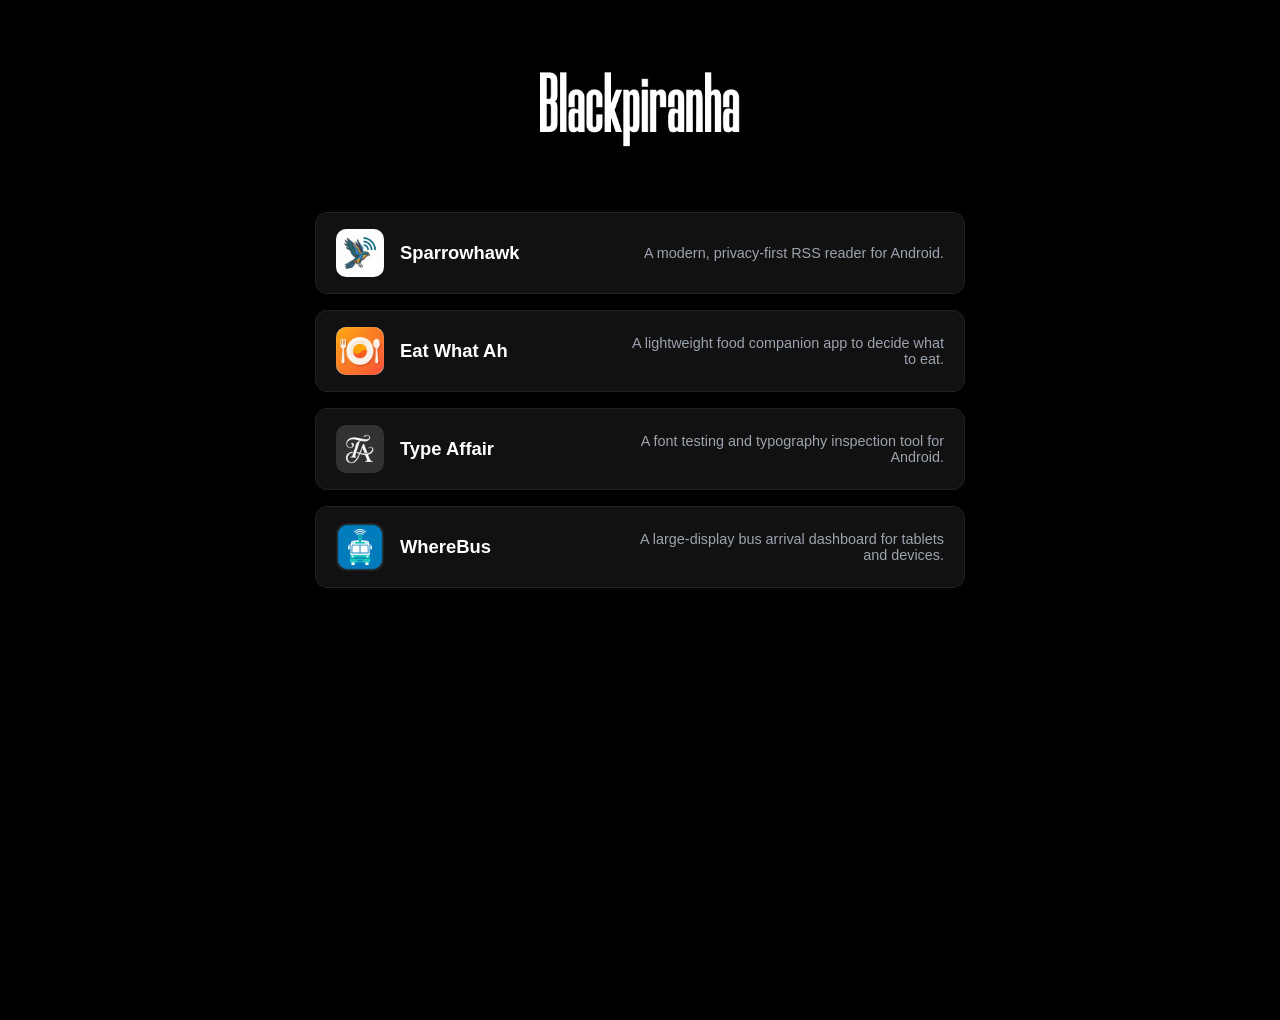
==== commit 8cd4447d: "changing the main page" ====
--- a/index.html
+++ b/index.html
@@ -3,118 +3,132 @@
 <head>
     <meta charset="UTF-8">
     <meta name="viewport" content="width=device-width, initial-scale=1.0">
-    <title>Blackpiranha | Android Apps & Documentation</title>
-    <link rel="stylesheet" href="style.css">
+    <title>Blackpiranha</title>
+    <style>
+        body {
+            background-color: #000000;
+            color: #ffffff;
+            font-family: -apple-system, BlinkMacSystemFont, "Segoe UI", Roboto, Helvetica, Arial, sans-serif;
+            margin: 0;
+            padding: 60px 20px;
+            display: flex;
+            flex-direction: column;
+            align-items: center;
+            min-height: 100vh;
+        }
+        .container {
+            width: 100%;
+            max-width: 650px;
+        }
+        .logo-container {
+            text-align: center;
+            margin-bottom: 56px;
+        }
+        .logo-container img {
+            max-width: 220px;
+            height: auto;
+        }
+        .app-list {
+            display: flex;
+            flex-direction: column;
+            gap: 16px;
+        }
+        .app-row {
+            display: flex;
+            align-items: center;
+            justify-content: space-between;
+            padding: 16px 20px;
+            background: #111111;
+            border: 1px solid #222222;
+            border-radius: 12px;
+            transition: border-color 0.2s ease, background 0.2s ease;
+        }
+        .app-row:hover {
+            background: #181818;
+            border-color: #333333;
+        }
+        .app-link {
+            display: flex;
+            align-items: center;
+            gap: 16px;
+            text-decoration: none;
+            color: inherit;
+        }
+        .app-icon {
+            width: 48px;
+            height: 48px;
+            border-radius: 10px;
+            object-fit: cover;
+            background: #222;
+        }
+        .app-name {
+            font-size: 1.15rem;
+            font-weight: 600;
+            color: #ffffff;
+        }
+        .app-link:hover .app-name {
+            color: #38bdf8;
+        }
+        .app-desc {
+            font-size: 0.9rem;
+            color: #9ca3af;
+            text-align: right;
+            max-width: 320px;
+            margin-left: 16px;
+        }
+        @media (max-width: 650px) {
+            .app-row {
+                flex-direction: column;
+                align-items: flex-start;
+                gap: 12px;
+            }
+            .app-desc {
+                text-align: left;
+                max-width: 100%;
+                margin-left: 0;
+            }
+        }
+    </style>
 </head>
 <body>
+    <div class="container">
+        <div class="logo-container">
+            <img src="assets/blackpiranha_trans_white.png" alt="Blackpiranha">
+        </div>
 
-    <header>
-        <div class="container nav-content">
-            <a href="#" class="logo">
-                <img src="assets/logo.png" alt="Blackpiranha Logo">
-                <span>Blackpiranha</span>
-            </a>
-            <nav>
-                <a href="#apps" class="btn-primary" style="background: transparent; color: var(--primary-color);">Apps</a>
-                <a href="#about" class="btn-primary" style="background: transparent; color: var(--primary-color);">About</a>
-            </nav>
+        <div class="app-list">
+            <div class="app-row">
+                <a href="sparrowhawk/" class="app-link">
+                    <img src="assets/logo_sparrowhawk.png" alt="Sparrowhawk" class="app-icon">
+                    <span class="app-name">Sparrowhawk</span>
+                </a>
+                <div class="app-desc">A modern, privacy-first RSS reader for Android.</div>
+            </div>
+
+            <div class="app-row">
+                <a href="eat-what-ah/" class="app-link">
+                    <img src="assets/logo_eatwhatah.png" alt="Eat What Ah" class="app-icon">
+                    <span class="app-name">Eat What Ah</span>
+                </a>
+                <div class="app-desc">A lightweight food companion app to decide what to eat.</div>
+            </div>
+
+            <div class="app-row">
+                <a href="type-affair/" class="app-link">
+                    <img src="assets/logo_typeaffair.png" alt="Type Affair" class="app-icon">
+                    <span class="app-name">Type Affair</span>
+                </a>
+                <div class="app-desc">A font testing and typography inspection tool for Android.</div>
+            </div>
+
+            <div class="app-row">
+                <a href="wherebus/" class="app-link">
+                    <img src="assets/logo_wherebus.png" alt="WhereBus" class="app-icon">
+                    <span class="app-name">WhereBus</span>
+                </a>
+                <div class="app-desc">A large-display bus arrival dashboard for tablets and devices.</div>
+            </div>
         </div>
-    </header>
-
-    <main>
-        <section class="hero">
-            <div class="container">
-                <h1>Blackpiranha</h1>
-                <h2>Native Android Apps & Documentation Playground</h2>
-                <p>Simple, privacy-first, and beautifully engineered Android utilities. Explore each application's dedicated documentation, features, and release history below.</p>
-                <a href="#apps" class="btn-primary">Explore Apps</a>
-            </div>
-        </section>
-
-        <section id="apps" class="container">
-            <h2 style="font-size: 2.5rem; text-align: center; margin-bottom: 12px;">Our Applications</h2>
-            <p style="text-align: center; color: var(--on-surface-variant); max-width: 650px; margin: 0 auto 32px;">Each app is maintained with its own dedicated documentation mini-site powered by Material for MkDocs.</p>
-
-            <div class="features-grid">
-                <!-- Sparrowhawk -->
-                <div class="feature-card" style="display: flex; flex-direction: column; justify-content: space-between;">
-                    <div>
-                        <div style="font-size: 2rem; margin-bottom: 8px;">🦅</div>
-                        <h3 style="font-size: 1.5rem; margin-bottom: 8px;">Sparrowhawk</h3>
-                        <p style="font-weight: 600; color: var(--accent-color); font-size: 0.85rem; margin-bottom: 12px; text-transform: uppercase; letter-spacing: 0.5px;">RSS News Reader</p>
-                        <p>A modern, privacy-first RSS reader for Android built for comfortable reading with dedicated physical/tactile article navigation buttons.</p>
-                    </div>
-                    <div style="margin-top: 24px;">
-                        <a href="sparrowhawk/" class="btn-primary" style="width: 100%; text-align: center; display: block;">Open Mini-Site &rarr;</a>
-                    </div>
-                </div>
-
-                <!-- Eat What Ah -->
-                <div class="feature-card" style="display: flex; flex-direction: column; justify-content: space-between;">
-                    <div>
-                        <div style="font-size: 2rem; margin-bottom: 8px;">🍜</div>
-                        <h3 style="font-size: 1.5rem; margin-bottom: 8px;">Eat What Ah</h3>
-                        <p style="font-weight: 600; color: var(--accent-color); font-size: 0.85rem; margin-bottom: 12px; text-transform: uppercase; letter-spacing: 0.5px;">Food Companion</p>
-                        <p>A lightweight food companion app for Android to help you log favorite culinary spots and quickly break meal indecision.</p>
-                    </div>
-                    <div style="margin-top: 24px;">
-                        <a href="eat-what-ah/" class="btn-primary" style="width: 100%; text-align: center; display: block;">Open Mini-Site &rarr;</a>
-                    </div>
-                </div>
-
-                <!-- Type Affair -->
-                <div class="feature-card" style="display: flex; flex-direction: column; justify-content: space-between;">
-                    <div>
-                        <div style="font-size: 2rem; margin-bottom: 8px;">🔤</div>
-                        <h3 style="font-size: 1.5rem; margin-bottom: 8px;">Type Affair</h3>
-                        <p style="font-weight: 600; color: var(--accent-color); font-size: 0.85rem; margin-bottom: 12px; text-transform: uppercase; letter-spacing: 0.5px;">Typography Utility</p>
-                        <p>A font preview and type inspection utility for Android developers and designers to evaluate typography against Material 3 standards.</p>
-                    </div>
-                    <div style="margin-top: 24px;">
-                        <a href="type-affair/" class="btn-primary" style="width: 100%; text-align: center; display: block;">Open Mini-Site &rarr;</a>
-                    </div>
-                </div>
-
-                <!-- WhereBus -->
-                <div class="feature-card" style="display: flex; flex-direction: column; justify-content: space-between;">
-                    <div>
-                        <div style="font-size: 2rem; margin-bottom: 8px;">🚌</div>
-                        <h3 style="font-size: 1.5rem; margin-bottom: 8px;">WhereBus</h3>
-                        <p style="font-weight: 600; color: var(--accent-color); font-size: 0.85rem; margin-bottom: 12px; text-transform: uppercase; letter-spacing: 0.5px;">Bus Arrival Dashboard</p>
-                        <p>A large-display bus arrival dashboard for Android tablets and large form-factor devices, designed for home common areas to time your departure precisely.</p>
-                    </div>
-                    <div style="margin-top: 24px;">
-                        <a href="wherebus/" class="btn-primary" style="width: 100%; text-align: center; display: block;">Open Mini-Site &rarr;</a>
-                    </div>
-                </div>
-            </div>
-        </section>
-
-        <section id="about" class="container">
-            <div class="developer-section">
-                <div class="developer-content">
-                    <div class="dev-text">
-                        <h2>About Blackpiranha</h2>
-                        <p>Hi! My name is Donny. Blackpiranha is my independent Android playground dedicated to crafting fast, clean, and privacy-respecting software.</p>
-                        <p style="margin-top: 16px;">Every application here runs on local-first storage, respects device battery and resources, and collects zero trackers or analytics.</p>
-                        <p style="margin-top: 16px;">Questions, feedback, or inquiries? Reach out at: <code>contact (at) blackpiranha.net</code></p>
-                    </div>
-                </div>
-            </div>
-        </section>
-    </main>
-
-    <footer>
-        <div class="container">
-            <p>&copy; 2026 Blackpiranha. All rights reserved.</p>
-            <p style="margin-top: 8px; font-size: 0.8rem; color: var(--on-surface-variant);">
-                <a href="sparrowhawk/privacy/" style="color: inherit; text-decoration: underline; margin: 0 8px;">Sparrowhawk Privacy</a> &bull;
-                <a href="eat-what-ah/privacy/" style="color: inherit; text-decoration: underline; margin: 0 8px;">Eat What Ah Privacy</a> &bull;
-                <a href="type-affair/privacy/" style="color: inherit; text-decoration: underline; margin: 0 8px;">Type Affair Privacy</a> &bull;
-                <a href="wherebus/privacy/" style="color: inherit; text-decoration: underline; margin: 0 8px;">WhereBus Privacy</a>
-            </p>
-        </div>
-    </footer>
-
+    </div>
 </body>
 </html>
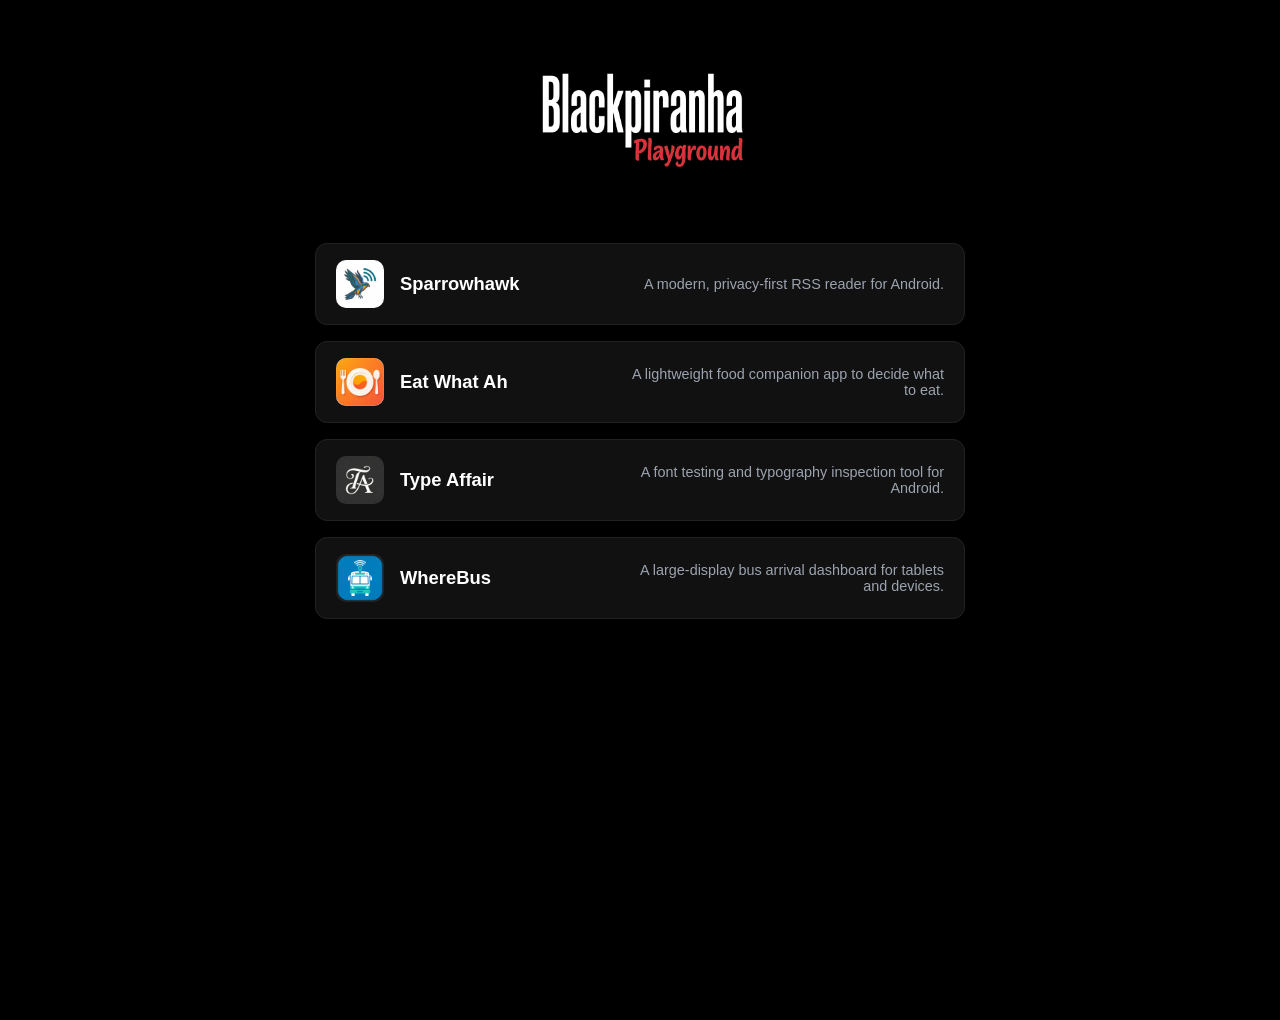
==== commit e9e709a0: "changing the main page v2" ====
--- a/index.html
+++ b/index.html
@@ -93,7 +93,7 @@
 <body>
     <div class="container">
         <div class="logo-container">
-            <img src="assets/blackpiranha_trans_white.png" alt="Blackpiranha">
+            <img src="assets/blackpiranha_playground_blackbg.jpg" alt="Blackpiranha">
         </div>
 
         <div class="app-list">
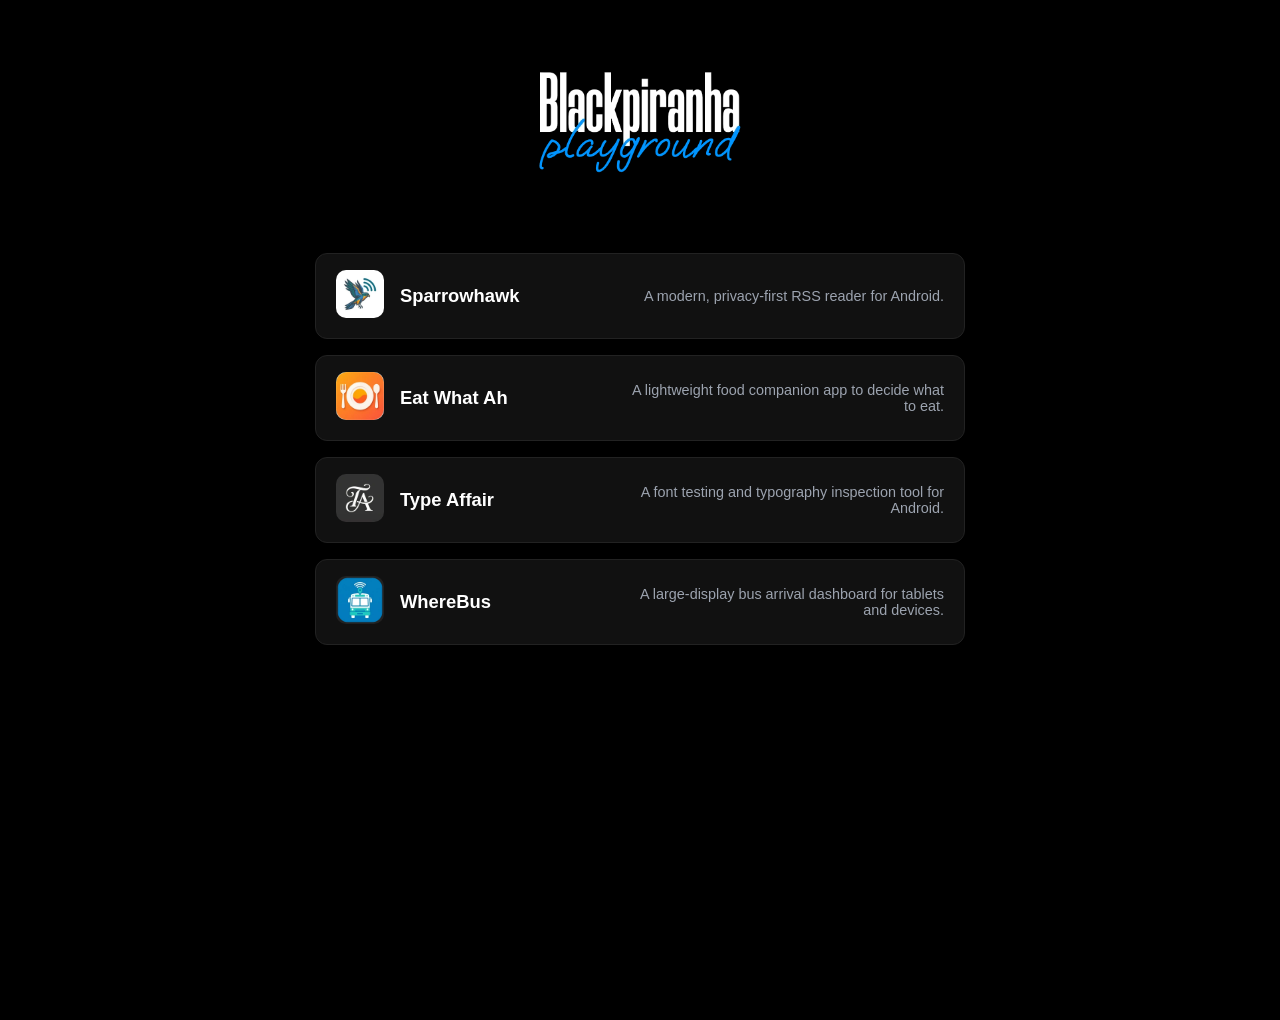
==== commit bd5dc04f: "1. improved index.html load speed 2. added text to sparrowhawk's main md file" ====
--- a/index.html
+++ b/index.html
@@ -93,13 +93,19 @@
 <body>
     <div class="container">
         <div class="logo-container">
-            <img src="assets/blackpiranha_playground_blackbg.jpg" alt="Blackpiranha">
+            <picture>
+                <source srcset="assets/blackpiranha_playground_trans_white.webp" type="image/webp">
+                <img src="assets/blackpiranha_playground_trans_white.png" alt="Blackpiranha" width="331" height="200" decoding="async" fetchpriority="high">
+            </picture>
         </div>
 
         <div class="app-list">
             <div class="app-row">
                 <a href="sparrowhawk/" class="app-link">
-                    <img src="assets/logo_sparrowhawk.png" alt="Sparrowhawk" class="app-icon">
+                    <picture>
+                        <source srcset="assets/logo_sparrowhawk.webp" type="image/webp">
+                        <img src="assets/logo_sparrowhawk.png" alt="Sparrowhawk" class="app-icon" width="128" height="128" decoding="async">
+                    </picture>
                     <span class="app-name">Sparrowhawk</span>
                 </a>
                 <div class="app-desc">A modern, privacy-first RSS reader for Android.</div>
@@ -107,7 +113,10 @@
 
             <div class="app-row">
                 <a href="eat-what-ah/" class="app-link">
-                    <img src="assets/logo_eatwhatah.png" alt="Eat What Ah" class="app-icon">
+                    <picture>
+                        <source srcset="assets/logo_eatwhatah.webp" type="image/webp">
+                        <img src="assets/logo_eatwhatah.png" alt="Eat What Ah" class="app-icon" width="128" height="128" decoding="async">
+                    </picture>
                     <span class="app-name">Eat What Ah</span>
                 </a>
                 <div class="app-desc">A lightweight food companion app to decide what to eat.</div>
@@ -115,7 +124,10 @@
 
             <div class="app-row">
                 <a href="type-affair/" class="app-link">
-                    <img src="assets/logo_typeaffair.png" alt="Type Affair" class="app-icon">
+                    <picture>
+                        <source srcset="assets/logo_typeaffair.webp" type="image/webp">
+                        <img src="assets/logo_typeaffair.png" alt="Type Affair" class="app-icon" width="128" height="128" decoding="async">
+                    </picture>
                     <span class="app-name">Type Affair</span>
                 </a>
                 <div class="app-desc">A font testing and typography inspection tool for Android.</div>
@@ -123,7 +135,10 @@
 
             <div class="app-row">
                 <a href="wherebus/" class="app-link">
-                    <img src="assets/logo_wherebus.png" alt="WhereBus" class="app-icon">
+                    <picture>
+                        <source srcset="assets/logo_wherebus.webp" type="image/webp">
+                        <img src="assets/logo_wherebus.png" alt="WhereBus" class="app-icon" width="128" height="128" decoding="async">
+                    </picture>
                     <span class="app-name">WhereBus</span>
                 </a>
                 <div class="app-desc">A large-display bus arrival dashboard for tablets and devices.</div>
